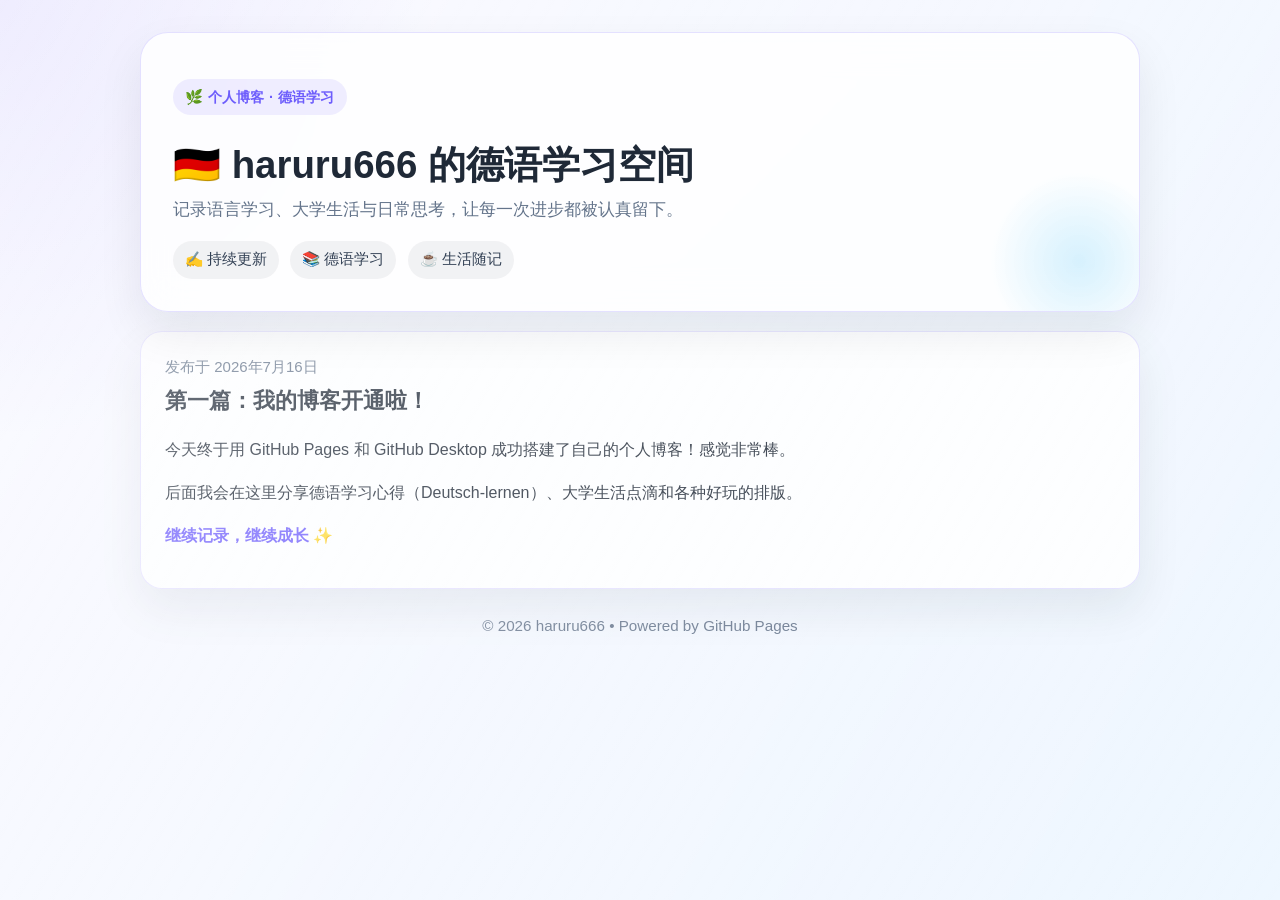
==== index.html @ 64b219ab "Update index.html" ====
<!DOCTYPE html>
<html lang="zh-CN">
<head>
    <meta charset="UTF-8">
    <meta name="viewport" content="width=device-width, initial-scale=1.0">
    <title>haruru666 的德语学习与生活博客</title>
    <style>
        :root {
            --bg: #f5f7ff;
            --surface: rgba(255, 255, 255, 0.82);
            --text: #1f2937;
            --muted: #64748b;
            --accent: #6d5dfc;
            --accent-2: #38bdf8;
            --border: rgba(109, 93, 252, 0.18);
            --shadow: 0 20px 45px rgba(15, 23, 42, 0.08);
        }

        * {
            box-sizing: border-box;
        }

        body {
            margin: 0;
            font-family: -apple-system, BlinkMacSystemFont, "Segoe UI", Roboto, Helvetica, Arial, sans-serif;
            line-height: 1.7;
            color: var(--text);
            background:
                radial-gradient(circle at top left, rgba(109, 93, 252, 0.14), transparent 28%),
                linear-gradient(135deg, #f8f7ff 0%, #eef7ff 100%);
            min-height: 100vh;
        }

        body::before {
            content: "";
            position: fixed;
            inset: 0;
            pointer-events: none;
            background: linear-gradient(120deg, rgba(255,255,255,0.4), rgba(255,255,255,0));
        }

        .container {
            width: min(1000px, calc(100% - 2rem));
            margin: 0 auto;
            padding: 2rem 0 3rem;
        }

        .hero {
            position: relative;
            overflow: hidden;
            border: 1px solid var(--border);
            border-radius: 28px;
            padding: 2rem;
            background: var(--surface);
            backdrop-filter: blur(18px);
            box-shadow: var(--shadow);
        }

        .hero::after {
            content: "";
            position: absolute;
            inset: auto -30px -40px auto;
            width: 180px;
            height: 180px;
            border-radius: 50%;
            background: radial-gradient(circle, rgba(56, 189, 248, 0.2), transparent 70%);
        }

        .tag {
            display: inline-flex;
            align-items: center;
            gap: 0.4rem;
            padding: 0.35rem 0.75rem;
            border-radius: 999px;
            background: rgba(109, 93, 252, 0.1);
            color: var(--accent);
            font-size: 0.9rem;
            font-weight: 600;
            letter-spacing: 0.02em;
        }

        h1 {
            margin: 0.8rem 0 0.5rem;
            font-size: clamp(1.8rem, 3vw, 2.7rem);
            line-height: 1.2;
        }

        .lead {
            margin: 0;
            font-size: 1.05rem;
            color: var(--muted);
            max-width: 720px;
        }

        .meta {
            display: flex;
            flex-wrap: wrap;
            gap: 0.7rem;
            margin-top: 1rem;
        }

        .badge {
            padding: 0.4rem 0.75rem;
            border-radius: 999px;
            background: rgba(15, 23, 42, 0.05);
            color: #334155;
            font-size: 0.92rem;
        }

        main {
            margin-top: 1.2rem;
            display: grid;
            gap: 1rem;
        }

        article {
            border: 1px solid var(--border);
            border-radius: 22px;
            padding: 1.4rem 1.5rem;
            background: var(--surface);
            box-shadow: var(--shadow);
        }

        article h2 {
            margin: 0.2rem 0 0.5rem;
            font-size: 1.35rem;
        }

        .article-meta {
            margin: 0;
            color: var(--muted);
            font-size: 0.94rem;
        }

        .article-footer {
            margin-top: 1rem;
            color: var(--accent);
            font-weight: 600;
        }

        footer {
            margin-top: 1.5rem;
            text-align: center;
            color: var(--muted);
            font-size: 0.95rem;
        }

        @media (max-width: 700px) {
            .container {
                width: min(100% - 1rem, 1000px);
                padding-top: 1rem;
            }

            .hero {
                padding: 1.25rem;
            }

            article {
                padding: 1.2rem;
            }
        }
    </style>
</head>
<body>
    <div class="container">
        <header class="hero">
            <p class="tag">🌿 个人博客 · 德语学习</p>
            <h1>🇩🇪 haruru666 的德语学习空间</h1>
            <p class="lead">记录语言学习、大学生活与日常思考，让每一次进步都被认真留下。</p>
            <div class="meta">
                <span class="badge">✍️ 持续更新</span>
                <span class="badge">📚 德语学习</span>
                <span class="badge">☕ 生活随记</span>
            </div>
        </header>

        <main>
            <article>
                <p class="article-meta">发布于 2026年7月16日</p>
                <h2>第一篇：我的博客开通啦！</h2>
                <p>今天终于用 GitHub Pages 和 GitHub Desktop 成功搭建了自己的个人博客！感觉非常棒。</p>
                <p>后面我会在这里分享德语学习心得（Deutsch-lernen）、大学生活点滴和各种好玩的排版。</p>
                <p class="article-footer">继续记录，继续成长 ✨</p>
            </article>
        </main>

        <footer>
            <p>© 2026 haruru666 • Powered by GitHub Pages</p>
        </footer>
    </div>
</body>
</html>
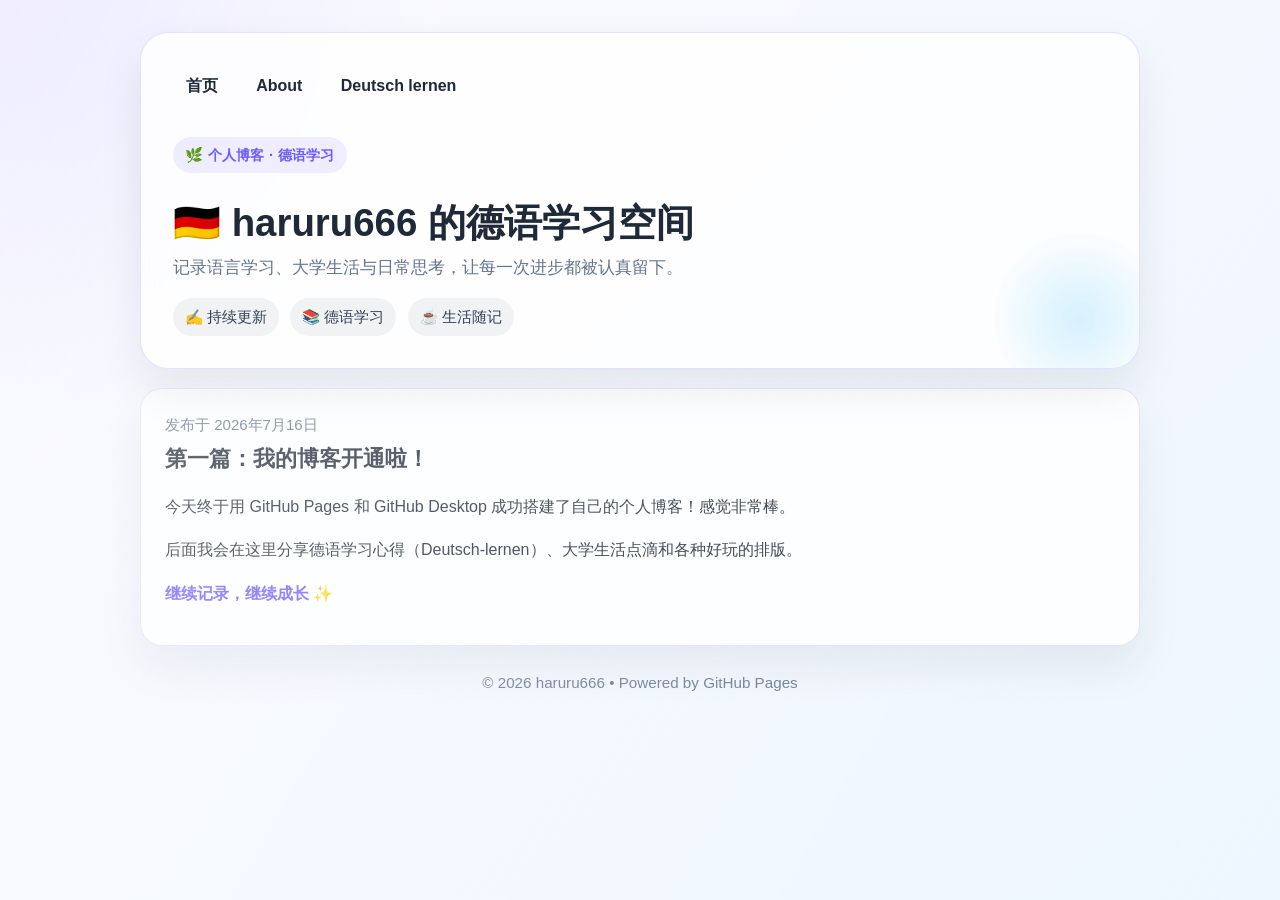
==== commit bd9ab697: "pages added" ====
--- a/index.html
+++ b/index.html
@@ -56,6 +56,27 @@
             box-shadow: var(--shadow);
         }
 
+        .top-nav {
+            display: flex;
+            flex-wrap: wrap;
+            gap: 0.8rem;
+            margin-bottom: 1rem;
+        }
+
+        .top-nav a {
+            text-decoration: none;
+            color: var(--text);
+            font-weight: 600;
+            padding: 0.45rem 0.8rem;
+            border-radius: 999px;
+            transition: background 0.2s ease, color 0.2s ease;
+        }
+
+        .top-nav a:hover {
+            background: rgba(109, 93, 252, 0.1);
+            color: var(--accent);
+        }
+
         .hero::after {
             content: "";
             position: absolute;
@@ -146,6 +167,9 @@
         }
 
         @media (max-width: 700px) {
+            .info-grid {
+                grid-template-columns: 1fr;
+            }
             .container {
                 width: min(100% - 1rem, 1000px);
                 padding-top: 1rem;
@@ -163,7 +187,12 @@
 </head>
 <body>
     <div class="container">
-        <header class="hero">
+        <header class="hero" id="home">
+            <nav class="top-nav" aria-label="主导航">
+                <a href="index.html">首页</a>
+                <a href="About.html">About</a>
+                <a href="DeutschLernen.html">Deutsch lernen</a>
+            </nav>
             <p class="tag">🌿 个人博客 · 德语学习</p>
             <h1>🇩🇪 haruru666 的德语学习空间</h1>
             <p class="lead">记录语言学习、大学生活与日常思考，让每一次进步都被认真留下。</p>
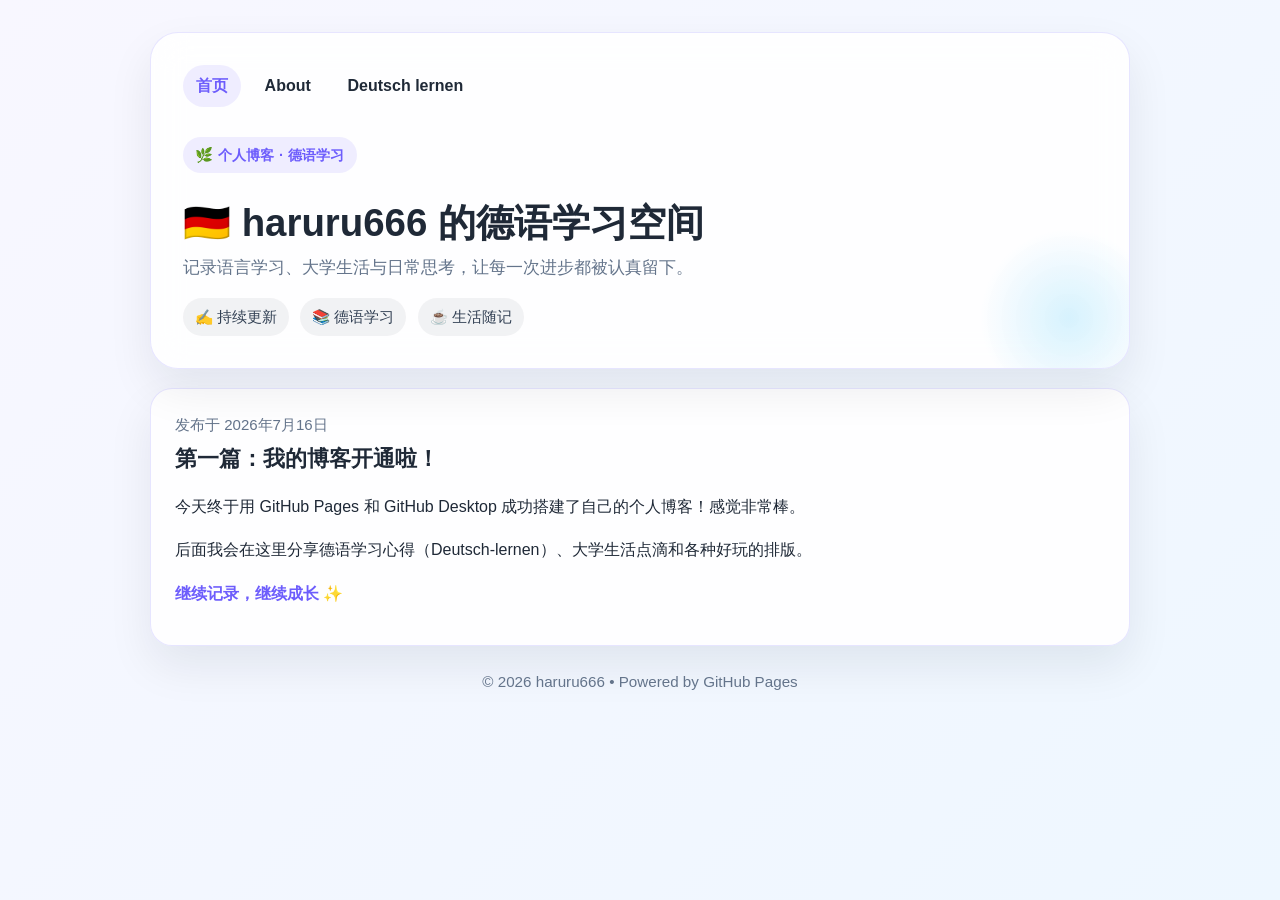
==== commit cabe8033: "pages edited" ====
--- a/index.html
+++ b/index.html
@@ -4,47 +4,8 @@
     <meta charset="UTF-8">
     <meta name="viewport" content="width=device-width, initial-scale=1.0">
     <title>haruru666 的德语学习与生活博客</title>
+    <link rel="stylesheet" href="styles.css">
     <style>
-        :root {
-            --bg: #f5f7ff;
-            --surface: rgba(255, 255, 255, 0.82);
-            --text: #1f2937;
-            --muted: #64748b;
-            --accent: #6d5dfc;
-            --accent-2: #38bdf8;
-            --border: rgba(109, 93, 252, 0.18);
-            --shadow: 0 20px 45px rgba(15, 23, 42, 0.08);
-        }
-
-        * {
-            box-sizing: border-box;
-        }
-
-        body {
-            margin: 0;
-            font-family: -apple-system, BlinkMacSystemFont, "Segoe UI", Roboto, Helvetica, Arial, sans-serif;
-            line-height: 1.7;
-            color: var(--text);
-            background:
-                radial-gradient(circle at top left, rgba(109, 93, 252, 0.14), transparent 28%),
-                linear-gradient(135deg, #f8f7ff 0%, #eef7ff 100%);
-            min-height: 100vh;
-        }
-
-        body::before {
-            content: "";
-            position: fixed;
-            inset: 0;
-            pointer-events: none;
-            background: linear-gradient(120deg, rgba(255,255,255,0.4), rgba(255,255,255,0));
-        }
-
-        .container {
-            width: min(1000px, calc(100% - 2rem));
-            margin: 0 auto;
-            padding: 2rem 0 3rem;
-        }
-
         .hero {
             position: relative;
             overflow: hidden;
@@ -54,27 +15,6 @@
             background: var(--surface);
             backdrop-filter: blur(18px);
             box-shadow: var(--shadow);
-        }
-
-        .top-nav {
-            display: flex;
-            flex-wrap: wrap;
-            gap: 0.8rem;
-            margin-bottom: 1rem;
-        }
-
-        .top-nav a {
-            text-decoration: none;
-            color: var(--text);
-            font-weight: 600;
-            padding: 0.45rem 0.8rem;
-            border-radius: 999px;
-            transition: background 0.2s ease, color 0.2s ease;
-        }
-
-        .top-nav a:hover {
-            background: rgba(109, 93, 252, 0.1);
-            color: var(--accent);
         }
 
         .hero::after {
@@ -159,22 +99,7 @@
             font-weight: 600;
         }
 
-        footer {
-            margin-top: 1.5rem;
-            text-align: center;
-            color: var(--muted);
-            font-size: 0.95rem;
-        }
-
         @media (max-width: 700px) {
-            .info-grid {
-                grid-template-columns: 1fr;
-            }
-            .container {
-                width: min(100% - 1rem, 1000px);
-                padding-top: 1rem;
-            }
-
             .hero {
                 padding: 1.25rem;
             }
@@ -189,7 +114,7 @@
     <div class="container">
         <header class="hero" id="home">
             <nav class="top-nav" aria-label="主导航">
-                <a href="index.html">首页</a>
+                <a class="active" href="index.html">首页</a>
                 <a href="About.html">About</a>
                 <a href="DeutschLernen.html">Deutsch lernen</a>
             </nav>
--- a/styles.css
+++ b/styles.css
@@ -0,0 +1,94 @@
+:root {
+    --bg: #f5f7ff;
+    --surface: rgba(255, 255, 255, 0.88);
+    --text: #1f2937;
+    --muted: #64748b;
+    --accent: #6d5dfc;
+    --border: rgba(109, 93, 252, 0.16);
+    --shadow: 0 20px 45px rgba(15, 23, 42, 0.08);
+}
+
+* { box-sizing: border-box; }
+
+body {
+    margin: 0;
+    font-family: -apple-system, BlinkMacSystemFont, "Segoe UI", Roboto, Helvetica, Arial, sans-serif;
+    line-height: 1.7;
+    color: var(--text);
+    background: linear-gradient(135deg, #f8f7ff 0%, #eef7ff 100%);
+    min-height: 100vh;
+}
+
+.container {
+    width: min(980px, calc(100% - 2rem));
+    margin: 0 auto;
+    padding: 2rem 0 3rem;
+}
+
+.page {
+    border: 1px solid var(--border);
+    border-radius: 28px;
+    padding: 2rem;
+    background: var(--surface);
+    backdrop-filter: blur(16px);
+    box-shadow: var(--shadow);
+}
+
+.top-nav {
+    display: flex;
+    flex-wrap: wrap;
+    gap: 0.7rem;
+    margin-bottom: 1rem;
+}
+
+.top-nav a {
+    text-decoration: none;
+    color: var(--text);
+    font-weight: 600;
+    padding: 0.45rem 0.8rem;
+    border-radius: 999px;
+    transition: background 0.2s ease, color 0.2s ease;
+}
+
+.top-nav a:hover,
+.top-nav a.active {
+    background: rgba(109, 93, 252, 0.1);
+    color: var(--accent);
+}
+
+.card {
+    border: 1px solid var(--border);
+    border-radius: 18px;
+    padding: 1rem 1.1rem;
+    background: rgba(255, 255, 255, 0.84);
+    box-shadow: 0 10px 25px rgba(15, 23, 42, 0.04);
+}
+
+.card h3 {
+    margin-top: 0;
+    margin-bottom: 0.35rem;
+}
+
+.card a {
+    color: var(--accent);
+    font-weight: 600;
+    text-decoration: none;
+}
+
+footer {
+    margin-top: 1.4rem;
+    text-align: center;
+    color: var(--muted);
+    font-size: 0.95rem;
+}
+
+@media (max-width: 700px) {
+    .container {
+        width: min(100% - 1rem, 1000px);
+        padding-top: 1rem;
+    }
+
+    .page {
+        padding: 1.2rem;
+    }
+}
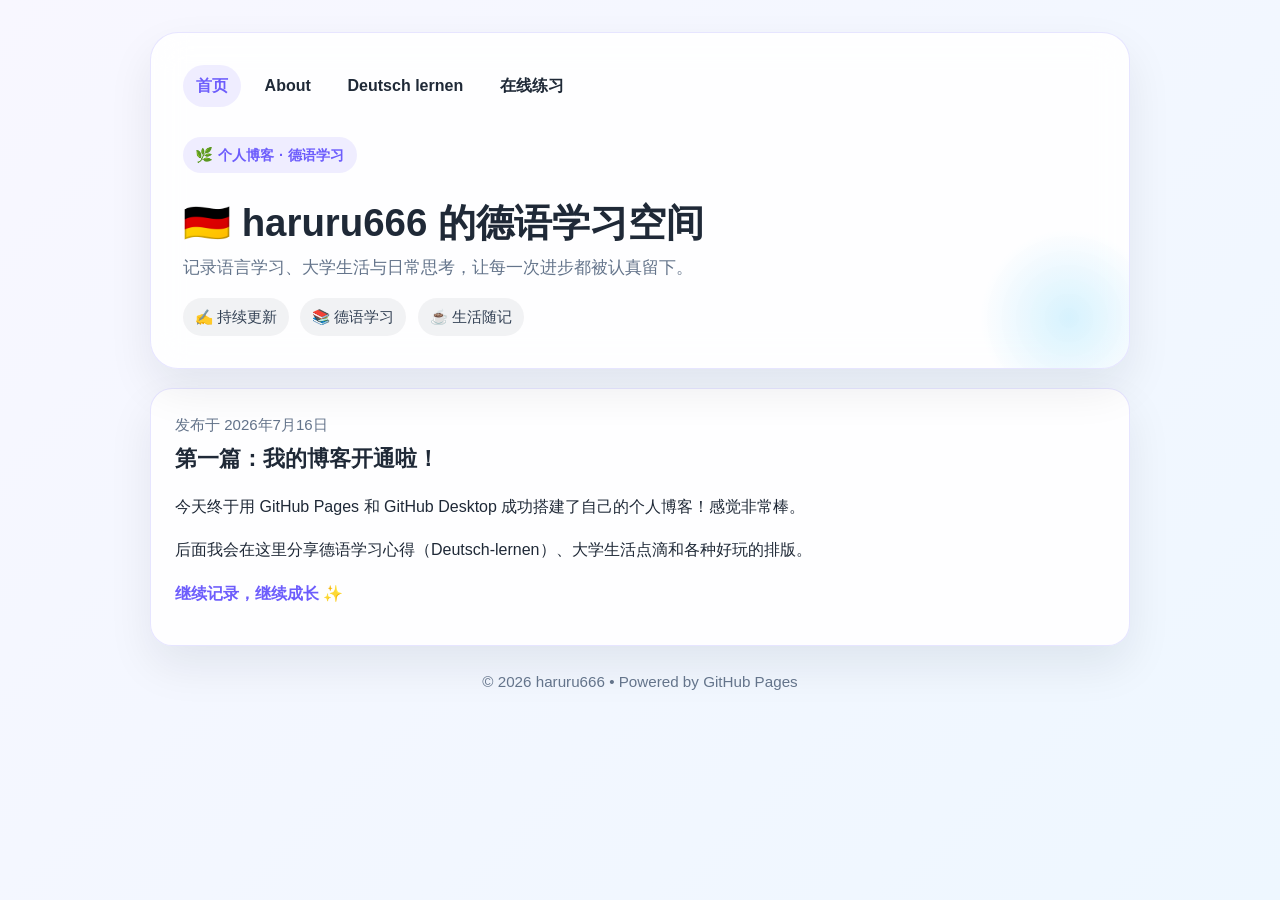
==== commit c86aae7f: "new functions" ====
--- a/index.html
+++ b/index.html
@@ -115,8 +115,9 @@
         <header class="hero" id="home">
             <nav class="top-nav" aria-label="主导航">
                 <a class="active" href="index.html">首页</a>
-                <a href="About.html">About</a>
+                <a href="about.html">About</a>
                 <a href="DeutschLernen.html">Deutsch lernen</a>
+                <a href="online-practice.html">在线练习</a>
             </nav>
             <p class="tag">🌿 个人博客 · 德语学习</p>
             <h1>🇩🇪 haruru666 的德语学习空间</h1>
--- a/styles.css
+++ b/styles.css
@@ -56,6 +56,13 @@
     color: var(--accent);
 }
 
+.ai-hint,
+.judge-note {
+    margin: 0 0 0.9rem;
+    color: var(--accent);
+    font-weight: 600;
+}
+
 .card {
     border: 1px solid var(--border);
     border-radius: 18px;
@@ -82,6 +89,256 @@
     font-size: 0.95rem;
 }
 
+.practice-shell {
+    display: grid;
+    grid-template-columns: 260px minmax(0, 1fr) 340px;
+    gap: 1rem;
+    align-items: start;
+}
+
+.practice-shell > * {
+    align-self: start;
+}
+
+.topic-tree,
+.lesson-card,
+.exercise-card {
+    border: 1px solid var(--border);
+    border-radius: 22px;
+    padding: 1rem;
+    background: rgba(255, 255, 255, 0.95);
+    box-shadow: 0 12px 28px rgba(15, 23, 42, 0.05);
+}
+
+.topic-tree,
+.exercise-card {
+    position: sticky;
+    top: 1rem;
+}
+
+.topic-tree h3,
+.lesson-card h3,
+.exercise-card h3 {
+    margin-top: 0;
+    margin-bottom: 0.75rem;
+}
+
+.topic-group {
+    margin-bottom: 0.8rem;
+}
+
+.topic-group-title {
+    display: block;
+    font-weight: 700;
+    margin-bottom: 0.35rem;
+    color: var(--accent);
+}
+
+.topic-btn {
+    display: block;
+    width: 100%;
+    text-align: left;
+    border: 1px solid transparent;
+    background: #f8f8ff;
+    color: var(--text);
+    padding: 0.55rem 0.7rem;
+    border-radius: 12px;
+    margin-bottom: 0.35rem;
+    cursor: pointer;
+    transition: all 0.2s ease;
+}
+
+.topic-btn:hover,
+.topic-btn.active {
+    background: rgba(109, 93, 252, 0.12);
+    border-color: rgba(109, 93, 252, 0.2);
+    color: var(--accent);
+}
+
+.lesson-meta {
+    display: flex;
+    flex-wrap: wrap;
+    gap: 0.45rem;
+    margin-bottom: 0.8rem;
+}
+
+.lesson-pill {
+    background: rgba(109, 93, 252, 0.1);
+    color: var(--accent);
+    padding: 0.25rem 0.55rem;
+    border-radius: 999px;
+    font-size: 0.83rem;
+    font-weight: 600;
+}
+
+.lesson-card p,
+.exercise-card p {
+    margin: 0 0 0.55rem;
+}
+
+.lesson-card ul {
+    padding-left: 1rem;
+    margin: 0.4rem 0 0;
+}
+
+.exercise-options {
+    display: grid;
+    gap: 0.5rem;
+    margin: 0.75rem 0;
+}
+
+.option-btn {
+    border: 1px solid var(--border);
+    background: white;
+    padding: 0.7rem 0.75rem;
+    border-radius: 12px;
+    cursor: pointer;
+    text-align: left;
+    transition: all 0.2s ease;
+}
+
+.option-btn:hover {
+    border-color: var(--accent);
+}
+
+.option-btn.selected {
+    border-color: var(--accent);
+    background: rgba(109, 93, 252, 0.08);
+}
+
+.input-field {
+    width: 100%;
+    padding: 0.7rem 0.8rem;
+    border-radius: 12px;
+    border: 1px solid var(--border);
+    margin: 0.7rem 0;
+}
+
+.practice-actions {
+    display: flex;
+    gap: 0.6rem;
+    flex-wrap: wrap;
+    margin-top: 0.5rem;
+}
+
+.submit-btn,
+.secondary-btn {
+    border: none;
+    padding: 0.7rem 0.95rem;
+    border-radius: 999px;
+    cursor: pointer;
+    font-weight: 700;
+}
+
+.submit-btn {
+    background: var(--accent);
+    color: white;
+}
+
+.secondary-btn {
+    background: #f3f2ff;
+    color: var(--accent);
+}
+
+.practice-summary {
+    display: flex;
+    gap: 0.45rem;
+    flex-wrap: wrap;
+    margin-bottom: 0.75rem;
+}
+
+.practice-status {
+    margin: 0.7rem 0 0;
+    color: var(--muted);
+    font-size: 0.92rem;
+}
+
+.insight-panel {
+    display: grid;
+    grid-template-columns: repeat(2, minmax(0, 1fr));
+    gap: 1rem;
+    margin-top: 1rem;
+}
+
+.insight-card {
+    border: 1px solid var(--border);
+    border-radius: 18px;
+    padding: 1rem;
+    background: rgba(255, 255, 255, 0.9);
+}
+
+.mistake-list {
+    list-style: none;
+    padding: 0;
+    margin: 0;
+    display: grid;
+    gap: 0.6rem;
+}
+
+.mistake-item {
+    border: 1px solid rgba(109, 93, 252, 0.14);
+    border-radius: 12px;
+    padding: 0.7rem;
+    background: #faf8ff;
+    display: flex;
+    justify-content: space-between;
+    gap: 0.6rem;
+    align-items: start;
+}
+
+.mistake-item p {
+    margin: 0.25rem 0 0;
+    font-size: 0.92rem;
+}
+
+.mistake-answer {
+    color: var(--accent);
+    font-weight: 600;
+}
+
+.small-btn {
+    border: none;
+    border-radius: 999px;
+    padding: 0.4rem 0.7rem;
+    background: rgba(109, 93, 252, 0.12);
+    color: var(--accent);
+    cursor: pointer;
+    white-space: nowrap;
+}
+
+.mistake-empty {
+    color: var(--muted);
+    padding: 0.4rem 0;
+}
+
+.result-box {
+    margin-top: 0.8rem;
+    padding: 0.8rem 0.9rem;
+    border-radius: 12px;
+    background: #f8f8ff;
+    border: 1px solid rgba(109, 93, 252, 0.16);
+}
+
+.result-box.correct {
+    border-color: rgba(34, 197, 94, 0.24);
+    background: rgba(220, 252, 231, 0.7);
+}
+
+.result-box.wrong {
+    border-color: rgba(248, 113, 113, 0.24);
+    background: rgba(254, 242, 242, 0.9);
+}
+
+@media (max-width: 980px) {
+    .practice-shell {
+        grid-template-columns: 1fr;
+    }
+
+    .insight-panel {
+        grid-template-columns: 1fr;
+    }
+}
+
 @media (max-width: 700px) {
     .container {
         width: min(100% - 1rem, 1000px);
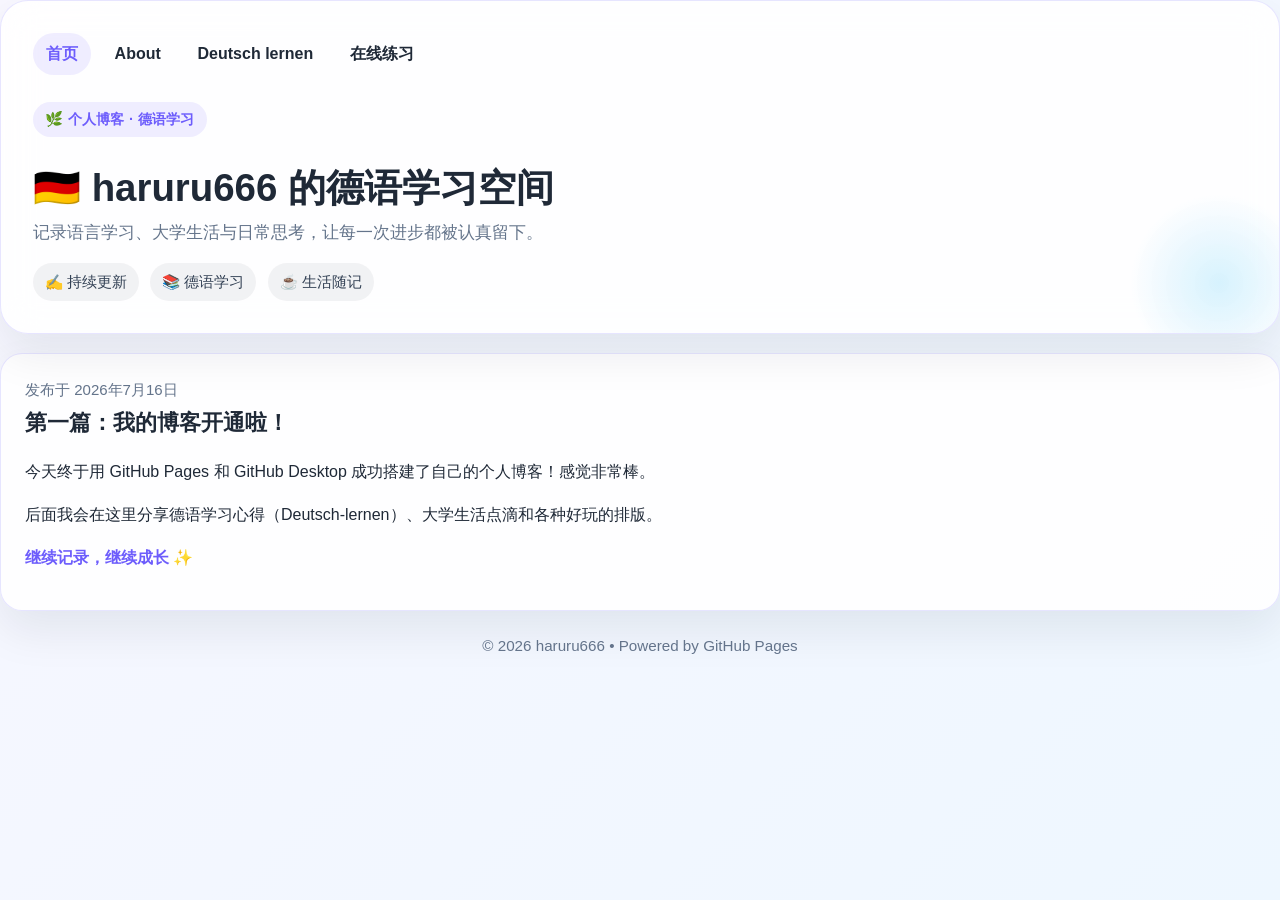
==== commit 80b024ab: "pages edited" ====
--- a/index.html
+++ b/index.html
@@ -144,4 +144,4 @@
         </footer>
     </div>
 </body>
-</html>+</html>
--- a/styles.css
+++ b/styles.css
@@ -10,28 +10,35 @@
 
 * { box-sizing: border-box; }
 
+html, body {
+    margin: 0;
+    padding: 0;
+    width: 100%;
+    min-height: 100%;
+}
+
 body {
-    margin: 0;
     font-family: -apple-system, BlinkMacSystemFont, "Segoe UI", Roboto, Helvetica, Arial, sans-serif;
     line-height: 1.7;
     color: var(--text);
     background: linear-gradient(135deg, #f8f7ff 0%, #eef7ff 100%);
+}
+
+.container {
+    width: 100%;
     min-height: 100vh;
-}
-
-.container {
-    width: min(980px, calc(100% - 2rem));
-    margin: 0 auto;
-    padding: 2rem 0 3rem;
+    padding: 0;
+    margin: 0;
 }
 
 .page {
-    border: 1px solid var(--border);
-    border-radius: 28px;
-    padding: 2rem;
-    background: var(--surface);
-    backdrop-filter: blur(16px);
-    box-shadow: var(--shadow);
+    min-height: 100vh;
+    width: 100%;
+    border: none;
+    border-radius: 0;
+    padding: 1.25rem 1.25rem 1.75rem;
+    background: linear-gradient(135deg, #f8f7ff 0%, #eef7ff 100%);
+    box-shadow: none;
 }
 
 .top-nav {
@@ -56,7 +63,7 @@
     color: var(--accent);
 }
 
-.ai-hint,
+.knowledge-hint,
 .judge-note {
     margin: 0 0 0.9rem;
     color: var(--accent);
@@ -91,13 +98,14 @@
 
 .practice-shell {
     display: grid;
-    grid-template-columns: 260px minmax(0, 1fr) 340px;
+    grid-template-columns: minmax(220px, 260px) minmax(0, 1fr) minmax(280px, 340px);
     gap: 1rem;
     align-items: start;
+    min-height: calc(100vh - 200px);
 }
 
 .practice-shell > * {
-    align-self: start;
+    align-self: stretch;
 }
 
 .topic-tree,
@@ -106,14 +114,140 @@
     border: 1px solid var(--border);
     border-radius: 22px;
     padding: 1rem;
-    background: rgba(255, 255, 255, 0.95);
+    background: rgba(255, 255, 255, 0.96);
     box-shadow: 0 12px 28px rgba(15, 23, 42, 0.05);
+    height: 100%;
+}
+
+.lesson-card {
+    display: flex;
+    flex-direction: column;
+}
+
+.assistant-panel {
+    margin-top: 1rem;
+    border: 1px solid var(--border);
+    border-radius: 20px;
+    padding: 0.95rem;
+    background: linear-gradient(135deg, #f9f7ff 0%, #f1f6ff 100%);
+    display: flex;
+    flex-direction: column;
+    gap: 0.7rem;
+    box-shadow: inset 0 1px 0 rgba(255,255,255,0.75);
+}
+
+.assistant-header {
+    display: flex;
+    justify-content: space-between;
+    align-items: center;
+    color: var(--accent);
+    font-weight: 700;
+}
+
+.assistant-header h3 {
+    margin: 0;
+}
+
+.assistant-messages {
+    min-height: 190px;
+    max-height: 260px;
+    overflow-y: auto;
+    padding: 0.7rem;
+    border-radius: 14px;
+    background: rgba(255, 255, 255, 0.92);
+    border: 1px solid rgba(109, 93, 252, 0.12);
+    display: flex;
+    flex-direction: column;
+    gap: 0.5rem;
+}
+
+.assistant-message {
+    padding: 0.7rem 0.8rem;
+    border-radius: 14px;
+    font-size: 0.95rem;
+    line-height: 1.55;
+    max-width: 88%;
+    word-break: break-word;
+}
+
+.assistant-message.user {
+    align-self: flex-end;
+    background: linear-gradient(135deg, #6d5dfc 0%, #5a47e8 100%);
+    color: white;
+    border-bottom-right-radius: 4px;
+}
+
+.assistant-message.bot {
+    align-self: flex-start;
+    background: #f3f4f8;
+    color: var(--text);
+    border-bottom-left-radius: 4px;
+}
+
+.assistant-input-row {
+    display: flex;
+    gap: 0.6rem;
+}
+
+.assistant-input {
+    flex: 1;
+    border: 1px solid var(--border);
+    border-radius: 999px;
+    padding: 0.7rem 0.9rem;
+    background: white;
+}
+
+.assistant-input:focus {
+    outline: none;
+    border-color: var(--accent);
+    box-shadow: 0 0 0 3px rgba(109, 93, 252, 0.12);
 }
 
 .topic-tree,
 .exercise-card {
     position: sticky;
     top: 1rem;
+}
+
+.topic-manager-card {
+    border: 1px dashed var(--border);
+    border-radius: 16px;
+    padding: 0.8rem;
+    margin-bottom: 0.9rem;
+    background: #fbfbff;
+}
+
+.topic-manager-tip {
+    margin: 0 0 0.6rem;
+    color: var(--muted);
+    font-size: 0.92rem;
+}
+
+.import-status {
+    margin-top: 0.6rem;
+    color: var(--accent);
+    font-size: 0.92rem;
+}
+
+.topic-btn {
+    display: block;
+    width: 100%;
+    text-align: left;
+    border: 1px solid transparent;
+    background: #f8f8ff;
+    color: var(--text);
+    border-radius: 10px;
+    padding: 0.6rem 0.7rem;
+    margin-bottom: 0.45rem;
+    cursor: pointer;
+    transition: all 0.2s ease;
+}
+
+.topic-btn:hover,
+.topic-btn.active {
+    border-color: var(--accent);
+    background: rgba(109, 93, 252, 0.1);
+    color: var(--accent);
 }
 
 .topic-tree h3,
@@ -260,6 +394,10 @@
     margin-top: 1rem;
 }
 
+.top-nav {
+    margin-bottom: 0.8rem;
+}
+
 .insight-card {
     border: 1px solid var(--border);
     border-radius: 18px;
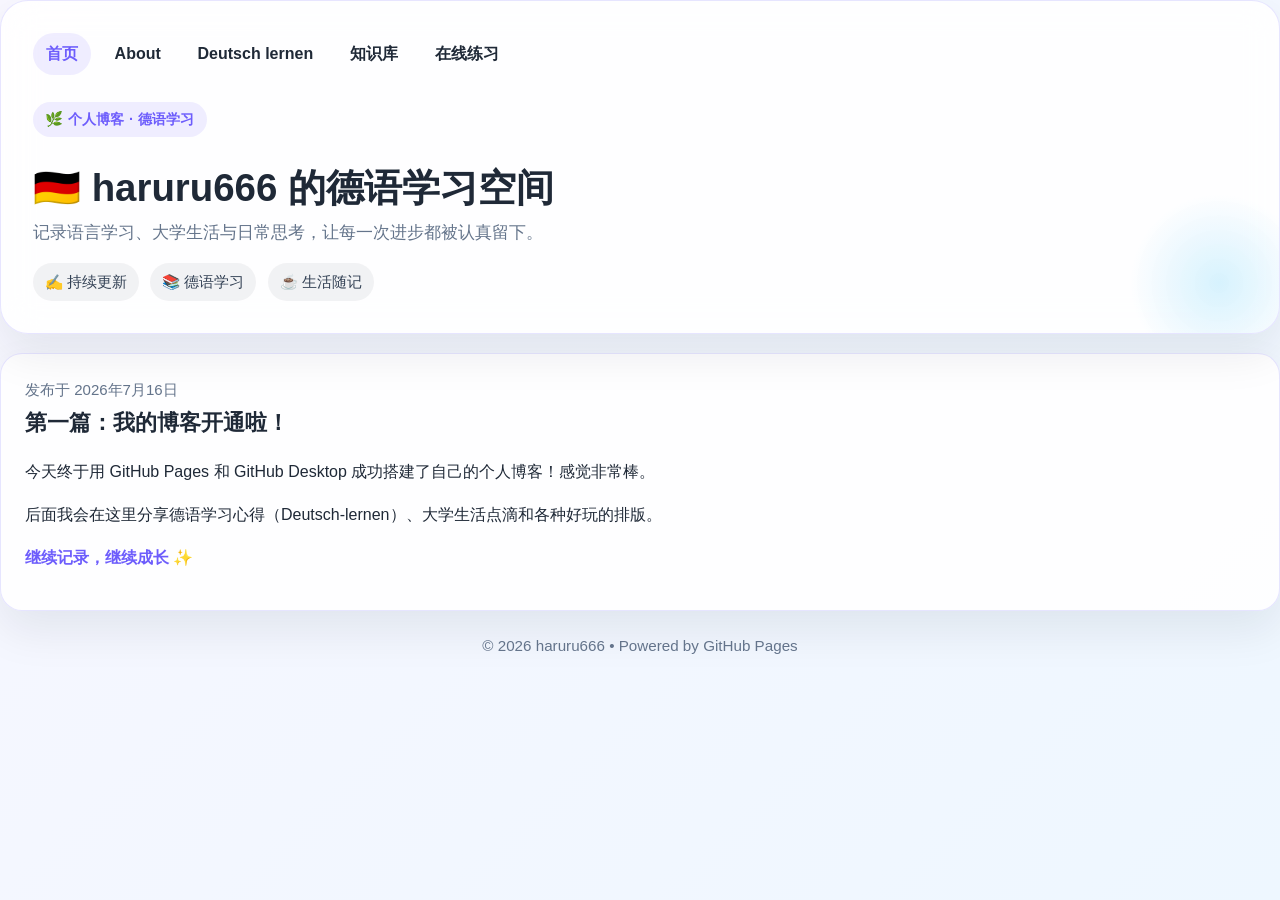
==== commit 0b904fb6: "Add German learning knowledge base" ====
--- a/index.html
+++ b/index.html
@@ -117,6 +117,7 @@
                 <a class="active" href="index.html">首页</a>
                 <a href="about.html">About</a>
                 <a href="DeutschLernen.html">Deutsch lernen</a>
+                <a href="KnowledgeBase.html">知识库</a>
                 <a href="online-practice.html">在线练习</a>
             </nav>
             <p class="tag">🌿 个人博客 · 德语学习</p>
--- a/styles.css
+++ b/styles.css
@@ -94,6 +94,129 @@
     text-align: center;
     color: var(--muted);
     font-size: 0.95rem;
+}
+
+/* Knowledge base */
+.kb-hero {
+    display: grid;
+    grid-template-columns: minmax(0, 1.5fr) minmax(250px, 0.7fr);
+    gap: 1rem;
+    align-items: stretch;
+    margin: 1.1rem 0;
+}
+
+.kb-intro,
+.kb-status {
+    border: 1px solid var(--border);
+    border-radius: 24px;
+    padding: 1.4rem;
+    background: var(--surface);
+    box-shadow: var(--shadow);
+}
+
+.kb-eyebrow {
+    margin: 0 0 0.35rem;
+    color: var(--accent);
+    font-size: 0.82rem;
+    font-weight: 800;
+    letter-spacing: 0.12em;
+    text-transform: uppercase;
+}
+
+.kb-intro h1 { margin: 0.1rem 0 0.5rem; }
+.kb-intro .lead { max-width: 780px; }
+
+.kb-actions {
+    display: flex;
+    flex-wrap: wrap;
+    gap: 0.65rem;
+    margin-top: 1rem;
+}
+
+.kb-action {
+    display: inline-flex;
+    align-items: center;
+    padding: 0.62rem 0.9rem;
+    border: 1px solid var(--border);
+    border-radius: 12px;
+    color: var(--accent);
+    background: white;
+    font-weight: 700;
+    text-decoration: none;
+}
+
+.kb-action.primary { background: var(--accent); color: white; }
+.kb-status h2 { margin: 0 0 0.75rem; font-size: 1.05rem; }
+.kb-status dl { margin: 0; display: grid; gap: 0.65rem; }
+.kb-status div { display: flex; justify-content: space-between; gap: 1rem; }
+.kb-status dt { color: var(--muted); }
+.kb-status dd { margin: 0; font-weight: 750; }
+
+.kb-toolbar {
+    display: flex;
+    gap: 0.75rem;
+    align-items: center;
+    margin: 1.5rem 0 0.9rem;
+}
+
+.kb-search {
+    width: 100%;
+    padding: 0.78rem 1rem;
+    border: 1px solid var(--border);
+    border-radius: 14px;
+    background: white;
+    color: var(--text);
+    font: inherit;
+}
+.kb-search:focus { outline: 3px solid rgba(109, 93, 252, 0.12); border-color: var(--accent); }
+
+.kb-grid {
+    display: grid;
+    grid-template-columns: repeat(2, minmax(0, 1fr));
+    gap: 1rem;
+}
+
+.kb-card {
+    border: 1px solid var(--border);
+    border-radius: 20px;
+    padding: 1.2rem;
+    background: rgba(255, 255, 255, 0.9);
+}
+.kb-card-head { display: flex; align-items: center; gap: 0.75rem; }
+.kb-icon { font-size: 1.5rem; }
+.kb-card h2 { margin: 0; font-size: 1.18rem; }
+.kb-card p { color: var(--muted); }
+.kb-links { display: flex; flex-wrap: wrap; gap: 0.5rem; }
+.kb-links a {
+    padding: 0.35rem 0.65rem;
+    border-radius: 999px;
+    background: rgba(109, 93, 252, 0.08);
+    color: var(--accent);
+    font-size: 0.9rem;
+    font-weight: 650;
+    text-decoration: none;
+}
+
+.kb-workflow {
+    margin-top: 1rem;
+    border: 1px solid var(--border);
+    border-radius: 20px;
+    padding: 1.25rem;
+    background: white;
+}
+.kb-workflow h2 { margin-top: 0; }
+.kb-steps { display: grid; grid-template-columns: repeat(4, 1fr); gap: 0.75rem; }
+.kb-step { padding: 0.9rem; border-radius: 14px; background: #f8f8ff; }
+.kb-step strong { display: block; color: var(--accent); margin-bottom: 0.25rem; }
+.kb-empty { display: none; color: var(--muted); text-align: center; padding: 2rem; }
+
+@media (max-width: 760px) {
+    .kb-hero, .kb-grid { grid-template-columns: 1fr; }
+    .kb-steps { grid-template-columns: repeat(2, 1fr); }
+}
+
+@media (max-width: 480px) {
+    .kb-steps { grid-template-columns: 1fr; }
 }
 
 .practice-shell {
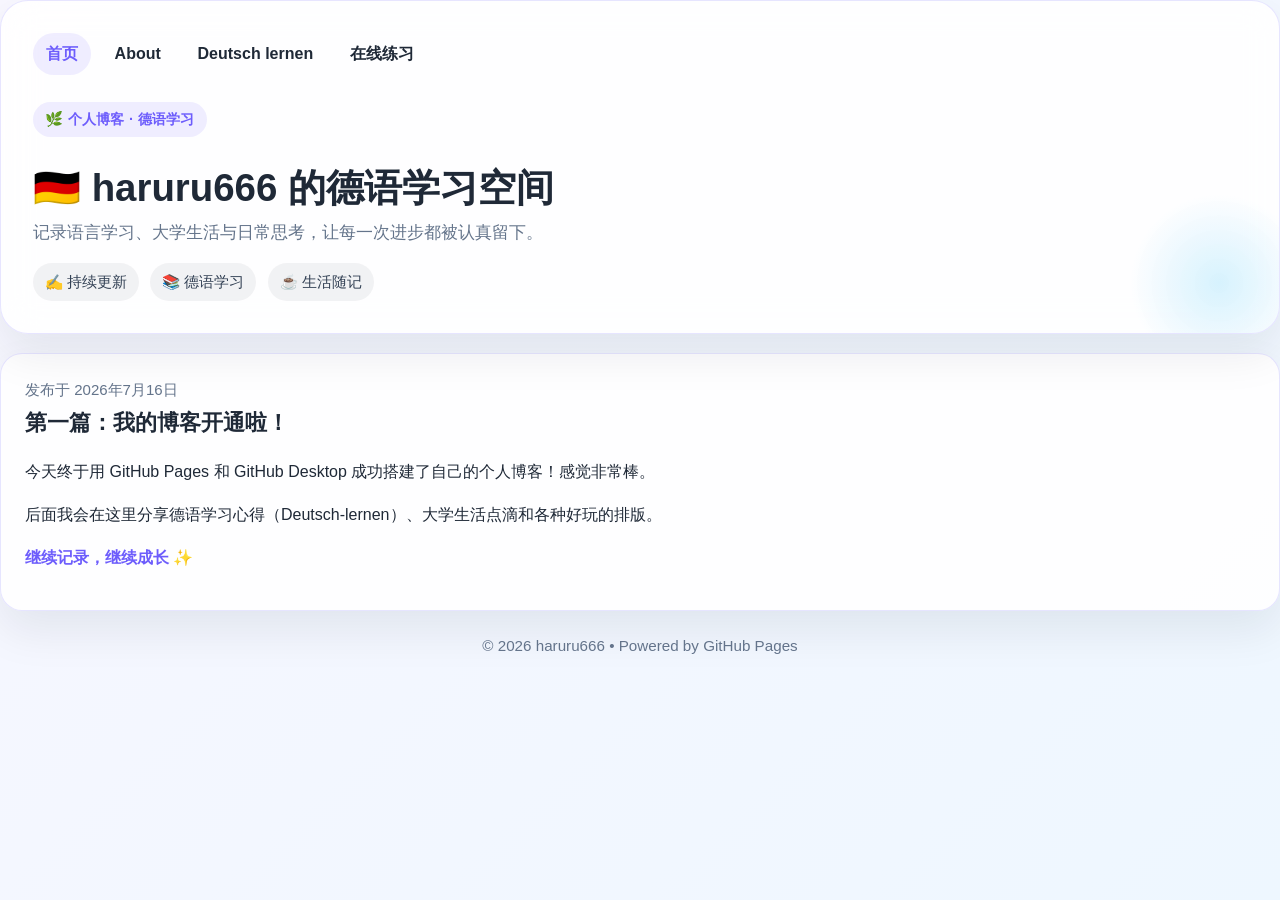
==== commit 8bf63a19: "pages edited" ====
--- a/index.html
+++ b/index.html
@@ -117,7 +117,6 @@
                 <a class="active" href="index.html">首页</a>
                 <a href="about.html">About</a>
                 <a href="DeutschLernen.html">Deutsch lernen</a>
-                <a href="KnowledgeBase.html">知识库</a>
                 <a href="online-practice.html">在线练习</a>
             </nav>
             <p class="tag">🌿 个人博客 · 德语学习</p>
